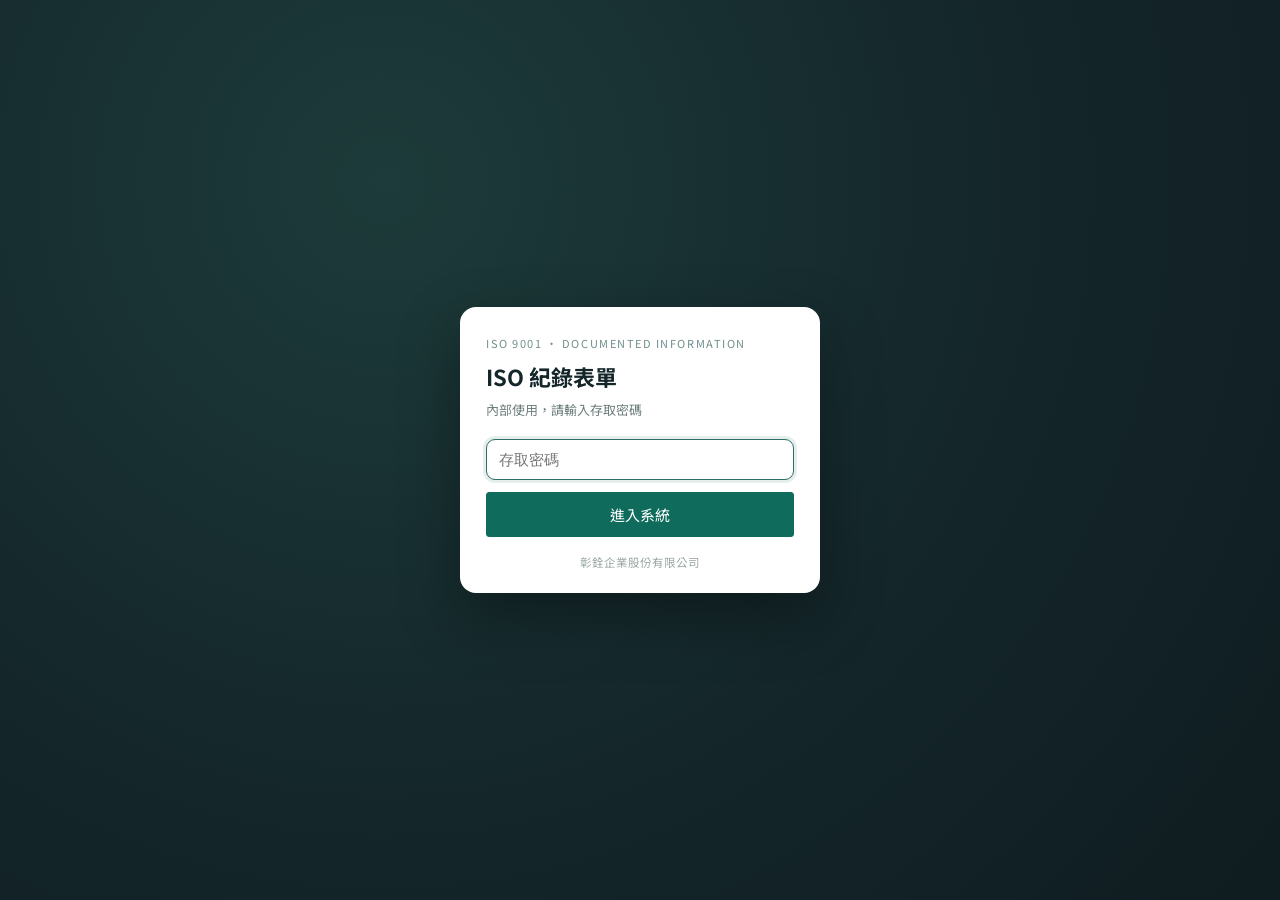
==== iso/index.html @ 914e4ec2 "feat: S2 move ISO forms under /iso/ and use relative module path" ====
<!DOCTYPE html>
<html lang="zh-Hant">
<head>
<meta charset="utf-8">
<meta name="viewport" content="width=device-width, initial-scale=1">
<title>ISO 紀錄表單 · 彰銓企業股份有限公司</title>
<meta name="description" content="ISO 9001 表單線上填寫：模具變更單、流程變更單、出貨同意單。">
<meta name="robots" content="noindex, nofollow">
<link rel="preconnect" href="https://fonts.googleapis.com">
<link rel="preconnect" href="https://fonts.gstatic.com" crossorigin>
<link href="https://fonts.googleapis.com/css2?family=Noto+Sans+TC:wght@400;500;700&family=Noto+Serif+TC:wght@600;700&display=swap" rel="stylesheet">
<link rel="stylesheet" href="assets/styles.css?v=2026-11-09.9">
<link rel="stylesheet" href="assets/drawer.css?v=2026-11-09.9">
</head>
<body class="locked">

<div class="gate" data-gate>
  <form class="gate-card" data-gate-form autocomplete="off">
    <div class="gate-brand">ISO 9001 · Documented Information</div>
    <h2>ISO 紀錄表單</h2>
    <p class="gate-sub">內部使用，請輸入存取密碼</p>
    <input type="password" class="gate-input" data-gate-input placeholder="存取密碼" aria-label="存取密碼" />
    <button type="submit" class="btn btn-primary gate-btn">進入系統</button>
    <p class="gate-err" data-gate-err hidden>密碼不正確，請再試一次</p>
    <p class="gate-note">彰銓企業股份有限公司</p>
  </form>
</div>

<div class="lb" data-lb hidden>
  <button type="button" class="lb-btn lb-close" data-lb-close aria-label="關閉">×</button>
  <button type="button" class="lb-btn lb-prev" data-lb-prev aria-label="上一張">‹</button>
  <button type="button" class="lb-btn lb-next" data-lb-next aria-label="下一張">›</button>
  <div class="lb-stage" data-lb-stage>
    <img class="lb-img" data-lb-img alt="照片放大檢視" />
  </div>
  <div class="lb-bar">
    <span class="lb-cap" data-lb-cap>1 / 1</span>
    <a class="lb-open" data-lb-open target="_blank" rel="noopener">另開原圖</a>
    <span class="lb-tip">滾輪或雙指縮放 · 拖曳移動 · Esc 關閉</span>
  </div>
</div>

<div class="gate" data-name-gate hidden>
  <form class="gate-card" data-name-form autocomplete="off">
    <div class="gate-brand">ISO 9001 · Documented Information</div>
    <h2>請填寫操作人</h2>
    <p class="gate-sub">姓名會顯示在紀錄與草稿上，請填寫真實姓名</p>
    <input type="text" class="gate-input" data-name-input placeholder="您的姓名" aria-label="操作人姓名" maxlength="20" />
    <p class="gate-err" data-name-err hidden>請輸入姓名（不可空白或使用「共用」）</p>
    <button type="submit" class="btn btn-primary gate-btn">開始填寫</button>
  </form>
</div>

<header class="app-header">
  <div class="header-inner">
    <div class="brand">
      <div class="brand-line">ISO 9001 · Documented Information</div>
      <h1>ISO 紀錄表單</h1>
      <p data-company>彰銓企業股份有限公司</p>
    </div>
    <div class="header-meta">
      <div><span class="dot"></span><span data-updated>管制版本</span></div>
      <div>表單版本以文件管制總表為準</div>
      <div class="operator">操作人：<strong data-operator>—</strong><button type="button" class="op-switch" data-operator-switch>切換</button></div>
      <div class="operator"><button type="button" class="op-switch" data-act="logout">登出</button></div>
    </div>
  </div>
</header>

<div class="toolbar">
  <div class="toolbar-inner">
    <nav class="tabs" data-nav aria-label="表單切換"></nav>
    <div class="actions">
      <button type="button" class="btn btn-primary" data-act="record">儲存紀錄</button>
      <button type="button" class="btn" data-act="history">歷史紀錄 <span class="badge" data-count>0</span></button>
      <button type="button" class="btn" data-act="save">儲存草稿</button>
      <button type="button" class="btn" data-act="check">檢查必填</button>
      <button type="button" class="btn" data-act="export">匯出 JSON</button>
      <label class="btn file-btn">載入 JSON<input type="file" accept="application/json,.json" data-import></label>
      <button type="button" class="btn btn-primary" data-act="print">列印／存 PDF</button>
      <button type="button" class="btn btn-ghost" data-act="clear">清除草稿</button>
    </div>
  </div>
  <div class="rec-bar" data-recbar hidden>
    <span class="rec-bar-text" data-recbar-text></span>
    <span class="rec-bar-ops">
      <button type="button" class="btn btn-sm btn-ghost" data-act="rec-new">建立新表單</button>
      <button type="button" class="btn btn-sm" data-act="rec-edit">修改</button>
      <button type="button" class="btn btn-sm" data-act="rec-lock">鎖定</button>
      <button type="button" class="btn btn-sm btn-ghost" data-act="rec-close">結束檢視</button>
    </span>
  </div>
  <div class="progress-wrap">
    <div class="progress"><span data-progress></span></div>
    <span class="progress-label" data-progress-label>0% 完成</span>
    <span class="status" data-status>尚未填寫</span>
  </div>
</div>

<div class="layout">
  <main data-main></main>
  <aside class="side-nav" data-sidenav aria-label="表單分類"></aside>
</div>

<footer class="app-foot">
  <span>彰銓企業股份有限公司 · ISO 9001 表單管制｜版次異動須同步 docs/文件管制總表.csv 與 docs/版本歷程總表.md</span>
  <span data-storage-note>紀錄儲存於本機瀏覽器</span>
</footer>

<div class="drawer" data-drawer hidden>
  <div class="drawer-mask" data-drawer-close></div>
  <aside class="drawer-panel" role="dialog" aria-label="歷史紀錄">
    <div class="drawer-head">
      <div>
        <h2 data-drawer-title>歷史紀錄</h2>
        <p class="drawer-sub" data-drawer-sub></p>
      </div>
      <button type="button" class="btn btn-ghost" data-drawer-close>關閉</button>
    </div>
    <div class="drawer-tools">
      <input type="search" data-record-search placeholder="搜尋單號、申請人、產品…" aria-label="搜尋紀錄">
      <button type="button" class="btn btn-sm" data-record-reload title="重新向雲端取得最新清單">重新整理</button>
      <span class="drawer-count" data-drawer-count></span>
    </div>
    <div class="drawer-body" data-record-list></div>
  </aside>
</div>

<script src="assets/config.js?v=2026-11-09.9"></script>
<script src="assets/forms.js?v=2026-11-09.9"></script>
<script src="assets/storage.js?v=2026-11-09.9"></script>
<script src="assets/app.js?v=2026-11-09.9"></script>
<script>
(function () {
  var SEEN = "2026-11-09.9";
  fetch("version.json?t=" + Date.now(), { cache: "no-store" })
    .then(function (r) { if (!r.ok) throw new Error("no version"); return r.json(); })
    .then(function (d) {
      if (d && d.v && d.v !== SEEN && !sessionStorage.getItem("iso:reloaded")) {
        sessionStorage.setItem("iso:reloaded", "1");
        location.reload();
      }
    })
    .catch(function () {});
})();
</script>
</body>
</html>
---- iso/assets/styles.css ----
/* ISO 紀錄表單 — 樣式
   設計方向：技術文件／工地表單的紙本感，深墨綠為主管色，避免通用 SaaS 藍。 */

:root {
  --ink: #16202e;
  --ink-2: #33414f;
  --ink-3: #6b7684;
  --paper: #f2efe8;
  --card: #fffdf8;
  --line: #d5cfc1;
  --line-strong: #a9a292;
  --accent: #0f6b5c;
  --accent-soft: #e3efe9;
  --amber: #b45309;
  --amber-soft: #fbf1e2;
  --danger: #b42318;
  --radius: 3px;
  --font-sans: "Noto Sans TC", "PingFang TC", "Microsoft JhengHei", system-ui, sans-serif;
  --font-serif: "Noto Serif TC", "Songti TC", "PMingLiU", Georgia, serif;
}

* { box-sizing: border-box; }

html, body {
  margin: 0;
  padding: 0;
  background: var(--paper);
  color: var(--ink);
  font-family: var(--font-sans);
  font-size: 15px;
  line-height: 1.6;
  -webkit-font-smoothing: antialiased;
}

body::before {
  content: "";
  position: fixed;
  inset: 0;
  pointer-events: none;
  background-image: linear-gradient(rgba(22, 32, 46, 0.035) 1px, transparent 1px),
    linear-gradient(90deg, rgba(22, 32, 46, 0.035) 1px, transparent 1px);
  background-size: 28px 28px;
  z-index: 0;
}

.app-header,
.toolbar,
main { position: relative; z-index: 1; }

/* ---------- header ---------- */
.app-header {
  background: var(--ink);
  color: #f4f1e9;
  border-bottom: 4px solid var(--accent);
}

.header-inner {
  max-width: 1180px;
  margin: 0 auto;
  padding: 18px 24px 16px;
  display: flex;
  flex-wrap: wrap;
  gap: 12px 28px;
  align-items: flex-end;
  justify-content: space-between;
}

.brand-line {
  font-size: 11px;
  letter-spacing: 0.16em;
  text-transform: uppercase;
  color: #b9c2cc;
}

.brand h1 {
  font-family: var(--font-serif);
  font-weight: 700;
  font-size: 25px;
  letter-spacing: 0.02em;
  margin: 4px 0 2px;
}

.brand p {
  margin: 0;
  font-size: 12.5px;
  color: #a9b4c0;
  letter-spacing: 0.04em;
}

.header-meta {
  text-align: right;
  font-size: 12px;
  color: #a9b4c0;
  line-height: 1.9;
}

.header-meta .dot {
  display: inline-block;
  width: 7px;
  height: 7px;
  border-radius: 50%;
  background: #5ec2a4;
  margin-right: 6px;
  vertical-align: middle;
}

/* ---------- toolbar ---------- */
.toolbar {
  position: sticky;
  top: 0;
  z-index: 20;
  background: rgba(242, 239, 232, 0.94);
  backdrop-filter: blur(6px);
  border-bottom: 1px solid var(--line);
}

.toolbar-inner {
  max-width: 1180px;
  margin: 0 auto;
  padding: 10px 24px;
  display: flex;
  flex-wrap: wrap;
  gap: 10px 16px;
  align-items: center;
  justify-content: space-between;
}

.tabs {
  display: flex;
  flex-wrap: nowrap;
  min-width: 0;
  gap: 6px;
  overflow-x: auto;
  overflow-y: hidden;
  scrollbar-width: thin;
  padding-bottom: 2px;
  max-width: 100%;
}

.tab {
  flex: 0 0 auto;
  display: flex;
  align-items: baseline;
  gap: 8px;
  border: 1px solid var(--line);
  background: #fffdf8;
  color: var(--ink-2);
  padding: 7px 12px;
  border-radius: var(--radius);
  cursor: pointer;
  font-family: inherit;
  font-size: 13px;
  white-space: nowrap;
  transition: border-color 0.15s, background 0.15s, color 0.15s;
}

.tab:hover { border-color: var(--line-strong); }

.tab.is-active {
  background: var(--ink);
  border-color: var(--ink);
  color: #f4f1e9;
}

.tab-code {
  font-size: 10.5px;
  letter-spacing: 0.08em;
  opacity: 0.66;
}

.tab.is-active .tab-code { color: #8fd3c1; opacity: 1; }

.tab-ver {
  font-size: 10.5px;
  padding: 1px 5px;
  border-radius: 999px;
  background: var(--accent-soft);
  color: var(--accent);
}

.tab.is-active .tab-ver { background: rgba(255, 255, 255, 0.14); color: #d8f0e8; }

.actions {
  display: flex;
  flex-wrap: wrap;
  gap: 6px;
  align-items: center;
}

.btn {
  border: 1px solid var(--line-strong);
  background: #fffdf8;
  color: var(--ink);
  font-family: inherit;
  font-size: 13px;
  padding: 7px 13px;
  border-radius: var(--radius);
  cursor: pointer;
  transition: background 0.15s, border-color 0.15s, color 0.15s;
}

.btn:hover { background: #f5f1e7; }

.btn-primary {
  background: var(--accent);
  border-color: var(--accent);
  color: #fff;
}

.btn-primary:hover { background: #0c5a4d; }

.btn-ghost { border-style: dashed; color: var(--ink-3); }

.file-btn { position: relative; overflow: hidden; }
.file-btn input { position: absolute; inset: 0; opacity: 0; cursor: pointer; }

/* ---------- progress ---------- */
.progress-wrap {
  max-width: 1180px;
  margin: 0 auto;
  padding: 0 24px 8px;
  display: flex;
  align-items: center;
  gap: 10px;
}

.progress {
  flex: 1;
  height: 3px;
  background: #e0dacb;
  border-radius: 2px;
  overflow: hidden;
}

.progress span {
  display: block;
  height: 100%;
  width: 0;
  background: linear-gradient(90deg, var(--accent), #4ba88f);
  transition: width 0.25s ease;
}

.progress-label,
.status {
  font-size: 11.5px;
  color: var(--ink-3);
  white-space: nowrap;
}

.status.ok { color: var(--accent); }
.status.warn { color: var(--amber); }

/* ---------- document ---------- */
main {
  max-width: 1180px;
  margin: 0 auto;
  padding: 20px 24px 80px;
}

.doc {
  background: var(--card);
  border: 1px solid var(--line);
  box-shadow: 0 1px 2px rgba(22, 32, 46, 0.06), 0 18px 40px -32px rgba(22, 32, 46, 0.55);
  padding: 34px 38px 42px;
  animation: rise 0.35s ease both;
}

@keyframes rise {
  from { opacity: 0; transform: translateY(6px); }
  to { opacity: 1; transform: none; }
}

.doc-head { border-bottom: 2px solid var(--ink); padding-bottom: 14px; margin-bottom: 22px; }

.doc-title h2 {
  font-family: var(--font-serif);
  font-size: 27px;
  letter-spacing: 0.04em;
  margin: 0 0 6px;
}

.doc-clause,
.doc-usage {
  margin: 0;
  font-size: 12.5px;
  color: var(--ink-3);
}

.doc-usage { margin-top: 3px; }

.tbl-meta { margin-top: 14px; width: 100%; }

.tbl-meta th {
  font-weight: 500;
  font-size: 11px;
  letter-spacing: 0.06em;
  color: var(--ink-3);
  background: #f4f1e9;
}

.tbl-meta td { font-weight: 600; font-size: 13.5px; }
.tbl-meta td.ver { color: var(--accent); }

/* ---------- sections ---------- */
.sec { margin: 0 0 22px; break-inside: avoid; }

.sec > h3:empty { display: none; }
.sec h3 {
  font-family: var(--font-serif);
  font-size: 16px;
  margin: 0 0 8px;
  padding-left: 10px;
  border-left: 3px solid var(--accent);
  letter-spacing: 0.03em;
}

/* ---------- tables ---------- */
.tbl {
  width: 100%;
  border-collapse: collapse;
  font-size: 13.5px;
}

.tbl th,
.tbl td {
  border: 1px solid var(--line);
  padding: 6px 9px;
  text-align: left;
  vertical-align: middle;
}

.tbl thead th {
  background: #f4f1e9;
  font-weight: 600;
  font-size: 12px;
  color: var(--ink-2);
  letter-spacing: 0.04em;
}

.tbl .row-h {
  width: 27%;
  background: #faf8f2;
  font-weight: 500;
  color: var(--ink-2);
  font-size: 12.5px;
}

.tbl .num { width: 44px; text-align: center; color: var(--ink-3); background: #faf8f2; }
.tbl .muted { color: var(--ink-3); font-size: 12px; }
.tbl td { background: #fff; }

.tbl-history td:last-child { color: var(--ink-3); }

.req { color: var(--danger); }

/* ---------- inputs ---------- */
input[type="text"],
input[type="date"],
input[type="number"],
select,
textarea {
  width: 100%;
  border: 1px solid transparent;
  background: #fcfaf5;
  border-bottom: 1px dashed var(--line-strong);
  padding: 5px 7px;
  font-family: inherit;
  font-size: 13.5px;
  color: var(--ink);
  border-radius: 2px;
  transition: border-color 0.15s, background 0.15s;
}

textarea { resize: vertical; min-height: 74px; line-height: 1.7; }

input:hover, textarea:hover, select:hover { border-bottom-color: var(--ink-3); }

input:focus, textarea:focus, select:focus {
  outline: none;
  border-color: var(--accent);
  background: #fff;
  box-shadow: 0 0 0 3px rgba(15, 107, 92, 0.12);
}

input.is-invalid, textarea.is-invalid { border-color: var(--danger); background: #fdf3f2; }

.serial { display: flex; gap: 6px; }
.serial input { flex: 1; font-variant-numeric: tabular-nums; letter-spacing: 0.04em; }

.btn-mini {
  flex: 0 0 auto;
  border: 1px solid var(--accent);
  background: var(--accent-soft);
  color: var(--accent);
  font-family: inherit;
  font-size: 11.5px;
  padding: 0 10px;
  border-radius: 2px;
  cursor: pointer;
}

.btn-mini:hover { background: #d3e8df; }

/* ---------- option chips ---------- */
.opt-wrap { display: flex; flex-wrap: wrap; gap: 6px 8px; }

.chip {
  display: inline-flex;
  align-items: center;
  border: 1px solid var(--line);
  background: #fff;
  border-radius: 999px;
  padding: 4px 12px 4px 9px;
  font-size: 12.5px;
  cursor: pointer;
  transition: background 0.15s, border-color 0.15s, color 0.15s;
}

.chip input { accent-color: var(--accent); margin-right: 6px; }

.chip:has(input:checked) {
  background: var(--accent-soft);
  border-color: var(--accent);
  color: #0b4f44;
  font-weight: 500;
}

.inline-text { max-width: 220px; margin-left: 4px; }

.opt-row { display: flex; flex-wrap: wrap; gap: 12px; align-items: center; }

.opt {
  display: inline-flex;
  align-items: center;
  gap: 5px;
  font-size: 12.5px;
  cursor: pointer;
  color: var(--ink-2);
}

.opt input { accent-color: var(--accent); }

.extra-row {
  display: flex;
  flex-wrap: wrap;
  gap: 8px 22px;
  margin-top: 10px;
  padding: 9px 12px;
  background: #faf8f2;
  border: 1px dashed var(--line);
  border-radius: var(--radius);
}

.extra { display: flex; align-items: center; gap: 8px; flex-wrap: wrap; }
.extra-l { font-size: 12px; color: var(--ink-3); white-space: nowrap; }
.extra input[type="text"] { max-width: 200px; }

.inline-field { display: inline-flex; align-items: center; gap: 6px; }
.inline-field em, .extra em { font-style: normal; font-size: 12px; color: var(--ink-3); }
.inline-field input { max-width: 140px; }

.conclusion { display: flex; flex-wrap: wrap; gap: 14px; align-items: center; margin-top: 10px; }
.conclusion .cond { max-width: 260px; }

.other-impact {
  display: flex;
  flex-wrap: wrap;
  gap: 10px 20px;
  align-items: center;
  margin-top: 10px;
  padding: 9px 12px;
  background: #faf8f2;
  border: 1px dashed var(--line);
  border-radius: var(--radius);
}

.oi { display: inline-flex; align-items: center; gap: 6px; }
.oi em { font-style: normal; font-size: 12px; color: var(--ink-2); font-weight: 500; }
.oi .opt-row { gap: 8px; }

/* ---------- defect block ---------- */
.defect { display: grid; grid-template-columns: 1fr 220px; gap: 14px; }

.img-drop {
  display: flex;
  flex-direction: column;
  align-items: center;
  justify-content: center;
  gap: 6px;
  height: 100%;
  min-height: 118px;
  border: 1px dashed var(--line-strong);
  border-radius: var(--radius);
  background: #faf8f2;
  font-size: 12px;
  color: var(--ink-3);
  cursor: pointer;
  overflow: hidden;
  padding: 8px;
}

.img-drop input { display: none; }
.img-drop img { max-width: 100%; max-height: 150px; object-fit: contain; }

/* ---------- 變更前後對照的照片欄 ---------- */
.tbl-grid.has-photo { table-layout: fixed; }
.tbl-grid.has-photo th:nth-child(1) { width: 7%; }
.tbl-grid.has-photo th:nth-child(2) { width: 19%; }
.tbl-grid.has-photo th:nth-child(3) { width: 18%; }
.tbl-grid.has-photo th:nth-child(4) { width: 18%; }
.tbl-grid.has-photo th:nth-child(5) { width: 20%; }
.tbl-grid.has-photo th:nth-child(6) { width: 18%; }

.cell-photo { padding: 4px !important; vertical-align: top; }
.photo-cell { display: flex; flex-direction: column; align-items: center; gap: 3px; }

.img-drop-sm {
  min-height: 62px;
  width: 100%;
  border-radius: 2px;
  font-size: 11px;
  line-height: 1.3;
  text-align: center;
  padding: 4px;
}

.img-drop-sm img { max-height: 96px; }
.img-hint { pointer-events: none; }

.img-drop:has(img[data-preview]:not([hidden])) .img-hint,
.img-drop:has(img[data-preview]:not([hidden])) > span { display: none; }
.img-clear {
  border: 0;
  background: none;
  color: var(--danger);
  font-size: 11px;
  cursor: pointer;
  padding: 0;
  text-decoration: underline;
}

@media print {
  .sig-clear { display: none !important; }
  .sig-pad { border: 0.5pt solid #9aa8a5; }
  .img-drop-sm { min-height: 78px; }
  .img-clear, .img-hint { display: none !important; }
  .tbl-grid.has-photo th:nth-child(6) { width: 18%; }
}

/* ---------- ship conditions ---------- */
.ship { display: grid; gap: 4px; }

.ship-row {
  display: grid;
  grid-template-columns: 20px 1fr 220px;
  align-items: center;
  gap: 8px;
  padding: 4px 6px;
  border-bottom: 1px dotted var(--line);
  font-size: 13px;
}

.ship-row input[type="checkbox"] { accent-color: var(--accent); }
.ship-l { color: var(--ink-2); }
.ship-note { font-size: 12.5px; }

/* ---------- footer ---------- */
.app-foot {
  max-width: 1180px;
  margin: 0 auto;
  padding: 0 24px 40px;
  font-size: 11.5px;
  color: var(--ink-3);
  display: flex;
  flex-wrap: wrap;
  gap: 6px 18px;
  justify-content: space-between;
}

.app-foot a { color: var(--accent); text-decoration: none; border-bottom: 1px solid currentColor; }

/* ---------- responsive ---------- */
@media (max-width: 860px) {
  .doc { padding: 24px 18px 30px; }
  .defect { grid-template-columns: 1fr; }
  .ship-row { grid-template-columns: 20px 1fr; }
  .ship-note { grid-column: 2; }
}

@media (max-width: 640px) {
  body { font-size: 14px; }
  .header-inner { padding: 14px 16px; }
  .brand h1 { font-size: 20px; }
  .header-meta { text-align: left; }
  .toolbar-inner, .progress-wrap, main, .app-foot { padding-left: 14px; padding-right: 14px; }
  .doc-title h2 { font-size: 21px; }
  .tbl-pairs th.row-h, .tbl-pairs td { display: block; width: 100%; }
  .tbl-pairs th.row-h { border-bottom: none; background: #f4f1e9; font-size: 12px; }
  .tbl-pairs td { border-top: none; }
  .tbl-grid, .tbl-assess, .tbl-verify, .tbl-m1e, .tbl-docs, .tbl-sig { display: block; overflow-x: auto; white-space: nowrap; }
  .opt-wrap { gap: 6px; }
  .conclusion { gap: 10px; }

  /* 表單數量多，手機改單列橫向捲動（原本三等分會堆成 7 排） */
  .tabs {
    display: flex;
    flex-wrap: nowrap;
    gap: 5px;
    overflow-x: auto;
    overflow-y: hidden;
    width: 100%;
    max-width: 100%;
  }

  .tab {
    flex: 0 0 auto;
    flex-direction: column;
    align-items: flex-start;
    gap: 1px;
    padding: 6px 9px;
    font-size: 12px;
    white-space: nowrap;
  }

  .tab-code { display: none; }
  .tab-name { max-width: 96px; line-height: 1.3; }
  .tab-ver { font-size: 10px; }

  .actions { flex-wrap: nowrap; overflow-x: auto; }
  .actions .btn { flex: 0 0 auto; }

  .toolbar-inner { gap: 8px; }
  .actions { width: 100%; }
  .actions .btn { flex: 1 1 auto; text-align: center; padding: 8px 10px; font-size: 12.5px; }
}

/* ---------- print ---------- */
@page { size: A4; margin: 12mm 10mm; }

@media print {
  body { background: #fff; font-size: 10pt; }
  body::before { display: none; }
  .app-header, .toolbar, .progress-wrap, .app-foot, .btn, .btn-mini { display: none !important; }
  /* 歷史紀錄抽屜開著時不可被印出 */
  .drawer, .drawer-panel, .drawer-mask, .drawer-head, .drawer-tools, .side-nav { display: none !important; }
  main { max-width: none; padding: 0; }
  .doc { border: none; box-shadow: none; padding: 0; animation: none; }
  .doc[hidden] { display: none !important; }
  .sec { break-inside: avoid; page-break-inside: avoid; }
  .sec h3 { font-size: 11pt; }
  .doc-title h2 { font-size: 16pt; }
  .tbl { font-size: 9pt; }
  .tbl th, .tbl td { padding: 3px 5px; }
  input, textarea, select {
    border: none !important;
    background: transparent !important;
    box-shadow: none !important;
    font-size: 9.5pt;
    padding: 0 2px;
  }
  input[type="text"], input[type="date"], input[type="number"] { border-bottom: 0.4pt solid #999 !important; }
  textarea { border: 0.4pt solid #999 !important; min-height: 46px; }
  .opt input, .chip input { transform: scale(0.85); }
  .chip { border: 0.5pt solid #bbb; padding: 1px 8px; font-size: 9pt; }
  .extra-row, .other-impact, .tbl-meta th, .tbl thead th, .tbl .row-h { background: #fff !important; }
  .img-drop { border: 0.5pt solid #bbb; min-height: 90px; }
  .no-print { display: none !important; }
}

/* 表單數量多時，頁籤固定單列橫向捲動，避免換行撐高工具列 */
.tab { max-width: 240px; }
.tab-name {
  max-width: 132px;
  overflow: hidden;
  text-overflow: ellipsis;
  white-space: nowrap;
}


/* ---------- 桌機右側分類側欄 ---------- */
.side-nav { display: none; }

@media (min-width: 1080px) {
  .header-inner,
  .toolbar-inner,
  .progress-wrap,
  .app-foot,
  .layout { max-width: 1440px; }

  .layout {
    display: grid;
    grid-template-columns: minmax(0, 1fr) 252px;
    gap: 24px;
    align-items: start;
    margin: 0 auto;
    padding: 20px 24px 64px;
  }

  .layout > main {
    max-width: none;
    margin: 0;
    padding: 0;
  }

  /* 桌機改用右側分類，不再顯示橫向頁籤 */
  .tabs { display: none !important; }
  .toolbar-inner { justify-content: flex-end; }

  .side-nav {
    display: block;
    position: sticky;
    top: 14px;
    max-height: calc(100vh - 28px);
    overflow-y: auto;
    background: var(--card);
    border: 1px solid var(--line);
    padding: 14px 10px 16px;
  }

  .side-head {
    font-size: 13px;
    font-weight: 700;
    letter-spacing: 0.04em;
    color: var(--ink-2);
    margin: 0 0 10px 6px;
  }

  .side-group { margin: 0; }

  .side-group-t {
    display: flex;
    align-items: center;
    justify-content: space-between;
    gap: 8px;
    width: 100%;
    background: none;
    border: 0;
    border-bottom: 1px solid var(--line);
    padding: 9px 6px 9px 8px;
    font: inherit;
    font-size: 14.5px;
    font-weight: 700;
    color: var(--ink);
    text-align: left;
    cursor: pointer;
  }

  .side-group-t:hover { color: var(--accent); }

  .side-group-t::before {
    content: "▸";
    font-size: 11px;
    color: var(--ink-3);
    margin-right: 2px;
    transition: transform 0.15s;
  }

  .side-group.is-open .side-group-t::before { transform: rotate(90deg); }
  .side-group-t > span:first-of-type { flex: 1; }

  .side-cnt {
    font-size: 11.5px;
    font-weight: 400;
    color: var(--ink-3);
    font-variant-numeric: tabular-nums;
  }

  .side-list { display: none; padding: 4px 0 8px; }
  .side-group.is-open .side-list { display: block; }

  .side-item {
    display: block;
    width: 100%;
    text-align: left;
    background: none;
    border: 0;
    border-left: 2px solid transparent;
    padding: 5px 6px 5px 8px;
    margin: 1px 0;
    cursor: pointer;
    font: inherit;
    color: var(--ink);
  }

  .side-item:hover { background: #f1ede4; }

  .side-item.is-active {
    background: #edf3ee;
    border-left-color: var(--accent);
  }

  .side-code {
    display: block;
    font-size: 11.5px;
    color: var(--ink-3);
    letter-spacing: 0.02em;
  }

  .side-name {
    display: block;
    font-size: 14px;
    line-height: 1.45;
  }

  .side-item.is-active .side-name { font-weight: 500; }
}

.operator { display: flex; align-items: center; gap: 6px; }
.operator strong { font-weight: 700; color: #1f3d3a; }
.op-switch {
  border: 1px solid #cfe0dd; background: #fff; color: #24564f;
  border-radius: 999px; font-size: 11.5px; padding: 1px 9px; cursor: pointer;
}
.op-switch:hover { background: #eef4f2; }

.sig-cell { padding: 3px 5px; }
.sig-pad {
  position: relative; border: 1px dashed #c3d2cf; border-radius: 6px;
  background: #fff; touch-action: none; cursor: crosshair;
}
.sig-pad canvas { display: block; width: 100%; height: 54px; }
.sig-pad .sig-hint {
  position: absolute; inset: 0; display: flex; align-items: center; justify-content: center;
  font-size: 11.5px; color: #a3b2af; pointer-events: none;
}
.sig-pad .sig-img { position: absolute; left: 4px; top: 4px; width: calc(100% - 8px); height: calc(100% - 8px); object-fit: contain; pointer-events: none; }
.sig-pad.has-ink .sig-hint { display: none; }
.sig-clear {
  margin-top: 1px; border: 0; background: none; padding: 0; cursor: pointer;
  font-size: 11px; color: #849592; text-decoration: underline;
}

/* ---------- 圖片放大：燈箱與放大鏡 ---------- */
.photo-cell { position: relative; }
.photo-cell:has(img[data-preview]:not([hidden])) .img-zoom,
.img-drop:has(img[data-preview]:not([hidden])) .img-zoom { display: inline-flex; }

.img-zoom {
  position: absolute;
  right: 4px;
  top: 4px;
  width: 22px;
  height: 22px;
  border-radius: 50%;
  border: 1px solid #cfdad7;
  background: rgba(255, 255, 255, .92);
  color: #2b4a45;
  font-size: 13px;
  line-height: 1;
  display: none;
  align-items: center;
  justify-content: center;
  cursor: zoom-in;
  z-index: 3;
}
.img-drop.has-img .img-zoom,
.photo-cell.has-img .img-zoom { display: inline-flex; }
.doc.is-view .img-zoom { display: inline-flex; }

.lb {
  position: fixed;
  inset: 0;
  z-index: 9000;
  display: flex;
  flex-direction: column;
  background: rgba(10, 18, 20, .93);
  padding: env(safe-area-inset-top) env(safe-area-inset-right) env(safe-area-inset-bottom) env(safe-area-inset-left);
}
.lb[hidden] { display: none !important; }
.lb-stage {
  flex: 1 1 auto;
  display: flex;
  align-items: center;
  justify-content: center;
  overflow: hidden;
  touch-action: none;
}
.lb-img {
  max-width: 100%;
  max-height: 100%;
  object-fit: contain;
  transform-origin: center center;
  cursor: grab;
  user-select: none;
  -webkit-user-drag: none;
}
.lb-img:active { cursor: grabbing; }
.lb-btn {
  position: absolute;
  border: 0;
  background: rgba(255, 255, 255, .14);
  color: #fff;
  border-radius: 50%;
  width: 42px;
  height: 42px;
  font-size: 22px;
  line-height: 1;
  cursor: pointer;
}
.lb-btn:hover { background: rgba(255, 255, 255, .26); }
.lb-close { top: 14px; right: 14px; }
.lb-prev { left: 12px; top: 50%; transform: translateY(-50%); }
.lb-next { right: 12px; top: 50%; transform: translateY(-50%); }
.lb-bar {
  flex: 0 0 auto;
  display: flex;
  align-items: center;
  gap: 14px;
  padding: 10px 16px 14px;
  color: #d7e2e0;
  font-size: 13px;
}
.lb-cap { font-variant-numeric: tabular-nums; }
.lb-open { color: #9fd8c8; text-decoration: underline; }
.lb-tip { margin-left: auto; opacity: .7; font-size: 12px; }
body.lb-open { overflow: hidden; }

.lens {
  position: fixed;
  z-index: 8999;
  border-radius: 50%;
  border: 2px solid #fff;
  box-shadow: 0 6px 18px rgba(0, 0, 0, .28);
  background-repeat: no-repeat;
  pointer-events: none;
}

@media print {
  .lb, .lens, .img-zoom { display: none !important; }
}
@media (max-width: 640px) {
  .lb-tip { display: none; }
}

/* ---------- 登入閘門 ---------- */
body.locked { overflow: hidden; }
.gate[hidden] { display: none !important; }
.gate {
  position: fixed;
  inset: 0;
  z-index: 9999;
  display: flex;
  align-items: center;
  justify-content: center;
  padding: 20px;
  background: radial-gradient(circle at 30% 20%, #1d3b3a 0%, #14262a 55%, #0f1c20 100%);
}
.gate-card {
  width: 100%;
  max-width: 360px;
  background: #ffffff;
  border-radius: 16px;
  padding: 28px 26px 22px;
  box-shadow: 0 24px 60px rgba(0, 0, 0, 0.35);
}
.gate-brand {
  font-size: 11px;
  letter-spacing: 0.14em;
  text-transform: uppercase;
  color: #6f8f8c;
  margin-bottom: 6px;
}
.gate-card h2 { margin: 0 0 6px; font-size: 22px; color: #14262a; }
.gate-sub { margin: 0 0 18px; font-size: 13px; color: #6d7f7d; }
.gate-input {
  width: 100%;
  box-sizing: border-box;
  padding: 11px 12px;
  font-size: 15px;
  border: 1px solid #cfdedb;
  border-radius: 9px;
  outline: none;
}
.gate-input:focus { border-color: #2f6f68; box-shadow: 0 0 0 3px rgba(47, 111, 104, 0.12); }
.gate-btn { width: 100%; margin-top: 12px; padding: 11px 0; font-size: 15px; }
.gate-err { margin: 10px 0 0; font-size: 12.5px; color: #b3261e; }
.gate-note { margin: 16px 0 0; font-size: 11.5px; color: #9aa8a5; text-align: center; }

/* ---------- 紀錄檢視／修改／鎖定 ---------- */
.rec-bar {
  display: flex;
  align-items: center;
  gap: 10px;
  flex-wrap: wrap;
  padding: 8px 18px;
  background: #fff8e6;
  border-top: 1px solid #f0e0b8;
  font-size: 13.5px;
  color: #6b5b2e;
}
.rec-bar[hidden] { display: none !important; }
.rec-bar-text { flex: 1 1 240px; line-height: 1.5; }
.rec-bar-ops { display: flex; gap: 8px; flex-wrap: wrap; }
.rec-bar.is-locked { background: #fdecec; border-top-color: #f3c9c9; color: #7c2f2f; }
.doc.is-view [data-k],
.doc.is-view .chip,
.doc.is-view [data-other],
.doc.is-view .btn-mini,
.doc.is-view .file-btn,
.doc.is-view [data-photo],
.doc.is-view [data-img],
.doc.is-view .img-drop,
.doc.is-view [data-clear-img],
.doc.is-view canvas[data-sig-canvas],
.doc.is-view [data-sig-clear] { pointer-events: none; }
.doc.is-view .img-drop { opacity: .9; cursor: default; }
.doc.is-view .img-clear { display: none !important; }
.doc.is-view [data-k] { background: #f6f7f8; color: #4a5358; }
.rec-tag-lock { background: #f3c9c9; color: #7c2f2f; }

/* ---------- 表單字級（僅螢幕；列印維持 pt 設定） ---------- */
@media screen {
  .doc .tbl { font-size: 14.5px; }
  .doc .tbl th,
  .doc .tbl td { padding: 7px 10px; }
  .doc .tbl thead th { font-size: 13px; }
  .doc .tbl .row-h { font-size: 13.5px; }
  .doc .tbl .muted { font-size: 13px; }

  .doc input[type="text"],
  .doc input[type="date"],
  .doc input[type="number"],
  .doc select,
  .doc textarea {
    font-size: 14.5px;
    padding: 6px 8px;
  }

  .doc .chip { font-size: 13.5px; padding: 5px 13px 5px 10px; }
  .doc .opt { font-size: 13.5px; }
  .doc .btn-mini { font-size: 12.5px; }

  .doc .extra-l,
  .doc .extra em,
  .doc .oi em,
  .doc .inline-field em { font-size: 12.5px; }

  .doc .tbl-meta th { font-size: 11.5px; }
  .doc .tbl-meta td { font-size: 14.5px; }

  .doc .doc-clause,
  .doc .doc-usage { font-size: 13.5px; }

  .doc .sec h3 { font-size: 17.5px; }
  .doc .doc-title h2 { font-size: 28px; }

  /* 側欄分類名稱 */
  .side-group-t { font-weight: 700; }
}

/* ---------- 列印：還原為 pt 字級（覆蓋螢幕放大規則） ---------- */
@media print {
  .doc .tbl,
  .doc .tbl th,
  .doc .tbl td { font-size: 9pt !important; }
  .doc .tbl thead th { font-size: 9.5pt !important; }
  .doc .tbl .row-h { font-size: 9.5pt !important; }
  .doc .tbl .muted { font-size: 8.5pt !important; }
  .doc input[type="text"],
  .doc input[type="date"],
  .doc input[type="number"],
  .doc select,
  .doc textarea { font-size: 9.5pt !important; }
  .doc .chip,
  .doc .opt,
  .doc .extra-l,
  .doc .extra em,
  .doc .oi em { font-size: 9pt !important; }
  .doc .sec h3 { font-size: 11pt !important; }
  .doc .doc-title h2 { font-size: 16pt !important; }
  .doc .tbl-meta td { font-size: 10pt !important; }
}

/* ---------- 手機：多欄表在容器內橫向捲動，避免字被壓縮 ---------- */
@media screen and (max-width: 640px) {
  .doc .sec { overflow-x: auto; -webkit-overflow-scrolling: touch; }
  .doc .tbl { table-layout: auto; min-width: 100%; }
  /* 多欄表給最小寬度，讓 .sec 產生可捲範圍（表格溢出不計入祖先 scrollWidth） */
  .doc .sec .tbl { min-width: 420px; }
}
---- iso/assets/drawer.css ----
/* 歷史紀錄抽屜 */

.badge {
  display: inline-block;
  min-width: 18px;
  padding: 0 5px;
  margin-left: 4px;
  border-radius: 9px;
  background: var(--accent-soft);
  color: var(--accent);
  font-size: 11px;
  line-height: 17px;
  text-align: center;
  font-variant-numeric: tabular-nums;
}

.btn-sm { padding: 4px 9px; font-size: 12px; }

.btn-danger { color: var(--danger); border-color: #e4c4c0; }
.btn-danger:hover { background: #fbeceb; border-color: var(--danger); }

.rec-tag-warn { background: #fdf0e3; color: var(--amber); border-color: #edd3b3; }

.drawer { position: fixed; inset: 0; z-index: 60; }

.drawer-mask {
  position: absolute;
  inset: 0;
  background: rgba(22, 32, 46, 0.42);
  backdrop-filter: blur(1px);
}

.drawer-panel {
  position: absolute;
  top: 0;
  right: 0;
  bottom: 0;
  width: min(560px, 100%);
  display: flex;
  flex-direction: column;
  background: var(--card);
  border-left: 2px solid var(--ink);
  box-shadow: -18px 0 40px rgba(22, 32, 46, 0.16);
  animation: drawer-in 0.18s ease-out;
}

@keyframes drawer-in {
  from { transform: translateX(18px); opacity: 0.6; }
  to { transform: translateX(0); opacity: 1; }
}

.drawer-head {
  display: flex;
  align-items: flex-start;
  justify-content: space-between;
  gap: 12px;
  padding: 18px 20px 12px;
  border-bottom: 1px solid var(--line);
}

.drawer-head h2 {
  margin: 0;
  font-family: var(--font-serif);
  font-size: 19px;
  color: var(--ink);
}

.drawer-sub {
  margin: 4px 0 0;
  font-size: 12px;
  color: var(--ink-3);
  letter-spacing: 0.02em;
}

.drawer-tools {
  display: flex;
  align-items: center;
  gap: 10px;
  padding: 12px 20px;
  border-bottom: 1px solid var(--line);
  background: #fbf9f4;
}

.drawer-tools input[type="search"] {
  flex: 1;
  padding: 7px 10px;
  border: 1px solid var(--line-strong);
  border-radius: var(--radius);
  font-size: 13px;
  background: #fff;
}

.drawer-count { font-size: 12px; color: var(--ink-3); white-space: nowrap; }

.drawer-body { flex: 1; overflow-y: auto; padding: 10px 14px 24px; }

.drawer-empty {
  margin: 36px 8px;
  text-align: center;
  color: var(--ink-3);
  font-size: 13px;
  line-height: 1.7;
}

.rec {
  display: grid;
  grid-template-columns: 1fr auto;
  gap: 4px 10px;
  padding: 12px 12px 10px;
  border: 1px solid var(--line);
  border-left: 3px solid var(--accent);
  border-radius: var(--radius);
  background: #fff;
  margin-bottom: 8px;
}

.rec-no {
  font-family: var(--font-serif);
  font-size: 14px;
  font-weight: 600;
  color: var(--ink);
  font-variant-numeric: tabular-nums;
}

.rec-tag {
  margin-left: 6px;
  padding: 1px 6px;
  border-radius: 2px;
  background: var(--amber-soft);
  color: var(--amber);
  font-family: var(--font-sans);
  font-size: 11px;
  font-weight: 500;
}

.rec-meta {
  grid-column: 1;
  font-size: 12px;
  color: var(--ink-3);
  overflow: hidden;
  text-overflow: ellipsis;
  white-space: nowrap;
}

.rec-time {
  grid-column: 2;
  grid-row: 1;
  font-size: 11px;
  color: var(--ink-3);
  font-variant-numeric: tabular-nums;
  white-space: nowrap;
}

.rec-detail {
  grid-column: 1 / -1;
  display: grid;
  grid-template-columns: repeat(auto-fit, minmax(132px, 1fr));
  gap: 4px 10px;
  margin-top: 8px;
  padding: 8px 10px;
  border-radius: var(--radius);
  background: #fbf9f4;
  border: 1px solid var(--line);
}

.rec-cell { display: flex; gap: 6px; min-width: 0; font-size: 12px; line-height: 1.5; }

.rec-l {
  flex: 0 0 auto;
  color: var(--ink-3);
  letter-spacing: 0.02em;
}

.rec-v {
  flex: 1 1 auto;
  min-width: 0;
  color: var(--ink);
  font-weight: 500;
  overflow: hidden;
  text-overflow: ellipsis;
  white-space: nowrap;
}

.rec-v.is-empty { color: var(--line-strong); font-weight: 400; }

.rec-ops {
  grid-column: 1 / -1;
  display: flex;
  flex-wrap: wrap;
  gap: 6px;
  margin-top: 6px;
  padding-top: 8px;
  border-top: 1px dashed var(--line);
}

@media (max-width: 640px) {
  .drawer-panel { width: 100%; border-left: 0; }
  .drawer-head { padding: 14px 14px 10px; }
  .drawer-tools { padding: 10px 14px; }
  .drawer-body { padding: 8px 10px 20px; }
  .rec { padding: 10px; }
  .rec-time {
    grid-column: 1 / -1;
    grid-row: auto;
    display: block;
    margin-top: 2px;
  }
  .rec-meta { white-space: normal; }
}
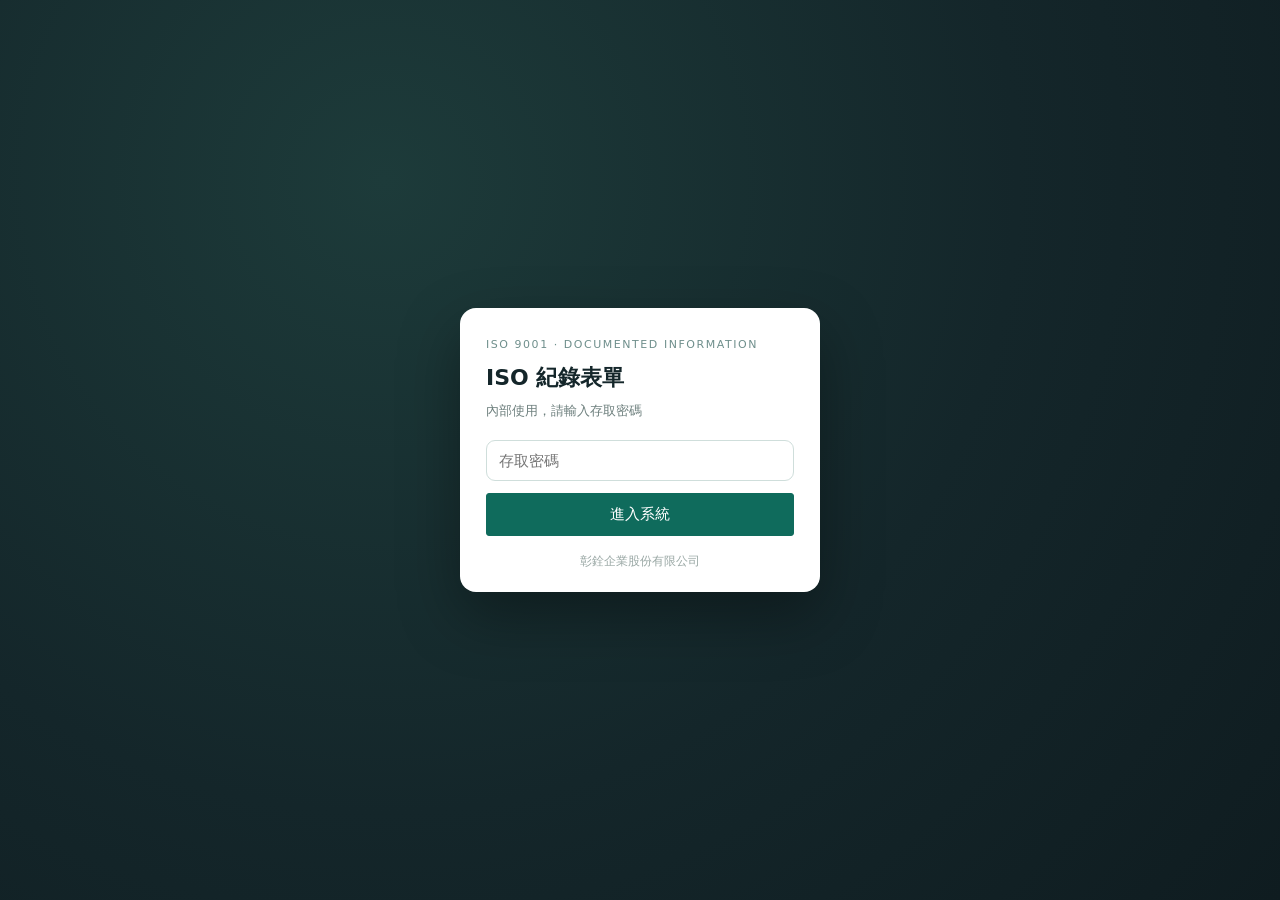
==== commit a4ecf65b: "fix: bump ISO asset query to 2026-11-16.1 so users get the renamed form" ====
--- a/iso/index.html
+++ b/iso/index.html
@@ -9,8 +9,8 @@
 <link rel="preconnect" href="https://fonts.googleapis.com">
 <link rel="preconnect" href="https://fonts.gstatic.com" crossorigin>
 <link href="https://fonts.googleapis.com/css2?family=Noto+Sans+TC:wght@400;500;700&family=Noto+Serif+TC:wght@600;700&display=swap" rel="stylesheet">
-<link rel="stylesheet" href="assets/styles.css?v=2026-11-09.9">
-<link rel="stylesheet" href="assets/drawer.css?v=2026-11-09.9">
+<link rel="stylesheet" href="assets/styles.css?v=2026-11-16.1">
+<link rel="stylesheet" href="assets/drawer.css?v=2026-11-16.1">
 </head>
 <body class="locked">
 
@@ -126,10 +126,10 @@
   </aside>
 </div>
 
-<script src="assets/config.js?v=2026-11-09.9"></script>
-<script src="assets/forms.js?v=2026-11-09.9"></script>
-<script src="assets/storage.js?v=2026-11-09.9"></script>
-<script src="assets/app.js?v=2026-11-09.9"></script>
+<script src="assets/config.js?v=2026-11-16.1"></script>
+<script src="assets/forms.js?v=2026-11-16.1"></script>
+<script src="assets/storage.js?v=2026-11-16.1"></script>
+<script src="assets/app.js?v=2026-11-16.1"></script>
 <script>
 (function () {
   var SEEN = "2026-11-09.9";
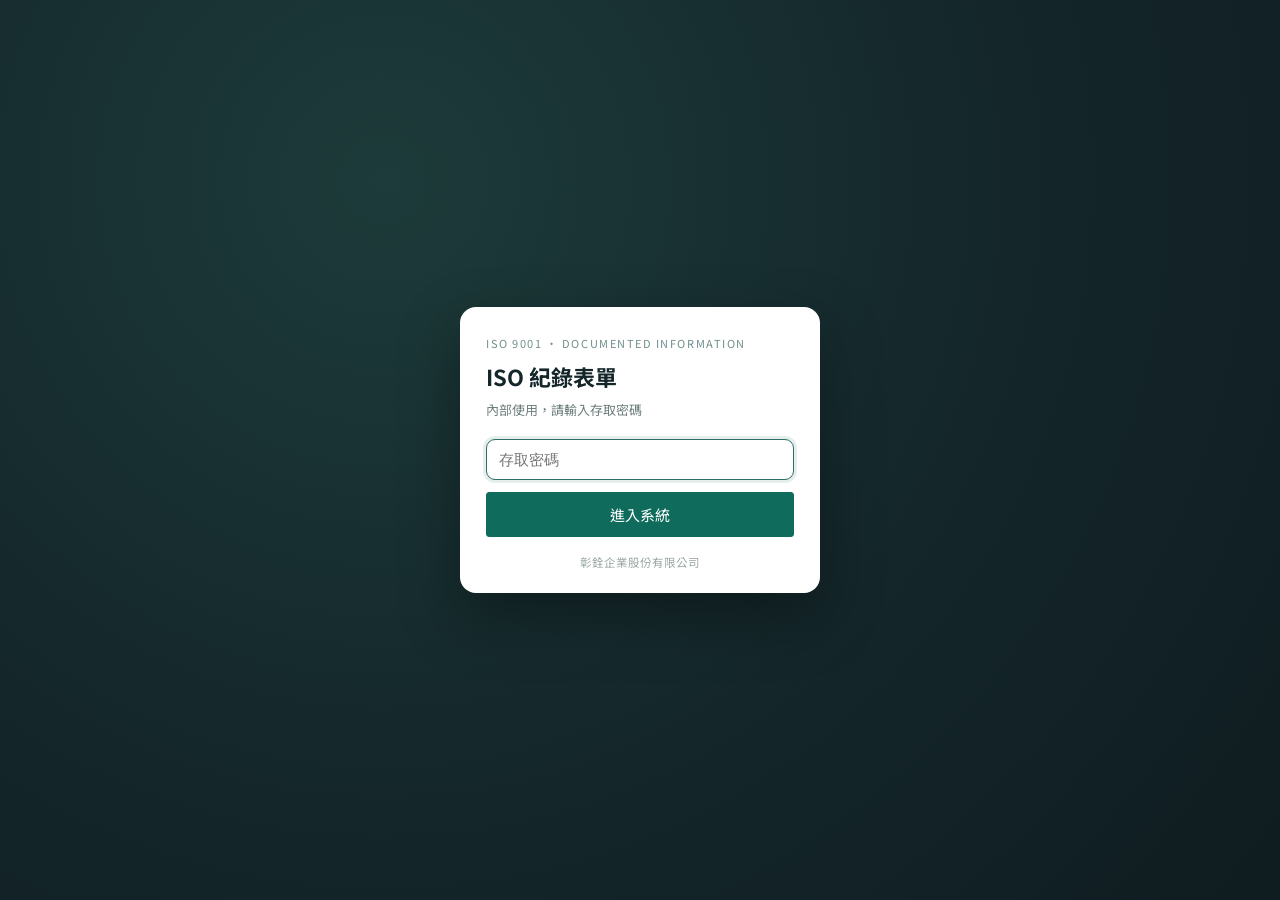
==== commit d7c2d43d: "feat: 儲存紀錄存檔期間鎖定按鈕，避免連點重複寫入" ====
--- a/iso/index.html
+++ b/iso/index.html
@@ -9,8 +9,8 @@
 <link rel="preconnect" href="https://fonts.googleapis.com">
 <link rel="preconnect" href="https://fonts.gstatic.com" crossorigin>
 <link href="https://fonts.googleapis.com/css2?family=Noto+Sans+TC:wght@400;500;700&family=Noto+Serif+TC:wght@600;700&display=swap" rel="stylesheet">
-<link rel="stylesheet" href="assets/styles.css?v=2026-11-16.1">
-<link rel="stylesheet" href="assets/drawer.css?v=2026-11-16.1">
+<link rel="stylesheet" href="assets/styles.css?v=2026-11-16.3">
+<link rel="stylesheet" href="assets/drawer.css?v=2026-11-16.3">
 </head>
 <body class="locked">
 
@@ -126,10 +126,10 @@
   </aside>
 </div>
 
-<script src="assets/config.js?v=2026-11-16.1"></script>
-<script src="assets/forms.js?v=2026-11-16.1"></script>
-<script src="assets/storage.js?v=2026-11-16.1"></script>
-<script src="assets/app.js?v=2026-11-16.1"></script>
+<script src="assets/config.js?v=2026-11-16.3"></script>
+<script src="assets/forms.js?v=2026-11-16.3"></script>
+<script src="assets/storage.js?v=2026-11-16.3"></script>
+<script src="assets/app.js?v=2026-11-16.3"></script>
 <script>
 (function () {
   var SEEN = "2026-11-09.9";
--- a/iso/assets/styles.css
+++ b/iso/assets/styles.css
@@ -269,6 +269,56 @@
   from { opacity: 0; transform: translateY(6px); }
   to { opacity: 1; transform: none; }
 }
+
+/* 未選擇表單時的空白頁（登入後不再自動開第一張） */
+.doc-empty {
+  min-height: 52vh;
+  display: grid;
+  place-items: center;
+}
+
+.doc-empty-inner {
+  max-width: 34em;
+  padding: 46px 30px;
+  text-align: center;
+  background: var(--card);
+  border: 1px dashed var(--line-strong);
+  border-radius: var(--radius);
+}
+
+.doc-empty-eyebrow {
+  margin: 0 0 10px;
+  font-size: 11px;
+  letter-spacing: 0.18em;
+  text-transform: uppercase;
+  color: var(--ink-3);
+}
+
+.doc-empty h2 {
+  margin: 0 0 12px;
+  font-family: var(--font-serif);
+  font-size: 23px;
+  letter-spacing: 0.04em;
+  color: var(--ink);
+}
+
+.doc-empty-text {
+  margin: 0;
+  font-size: 14px;
+  line-height: 1.8;
+  color: var(--ink-2);
+}
+
+.doc-empty-meta {
+  margin: 16px 0 0;
+  font-size: 12px;
+  color: var(--ink-3);
+}
+
+/* 空白頁時工具列沒有作用對象 */
+body.is-empty .actions { opacity: 0.45; }
+body.is-empty .actions label.file-btn,
+body.is-empty .actions button { pointer-events: none; }
 
 .doc-head { border-bottom: 2px solid var(--ink); padding-bottom: 14px; margin-bottom: 22px; }
 
